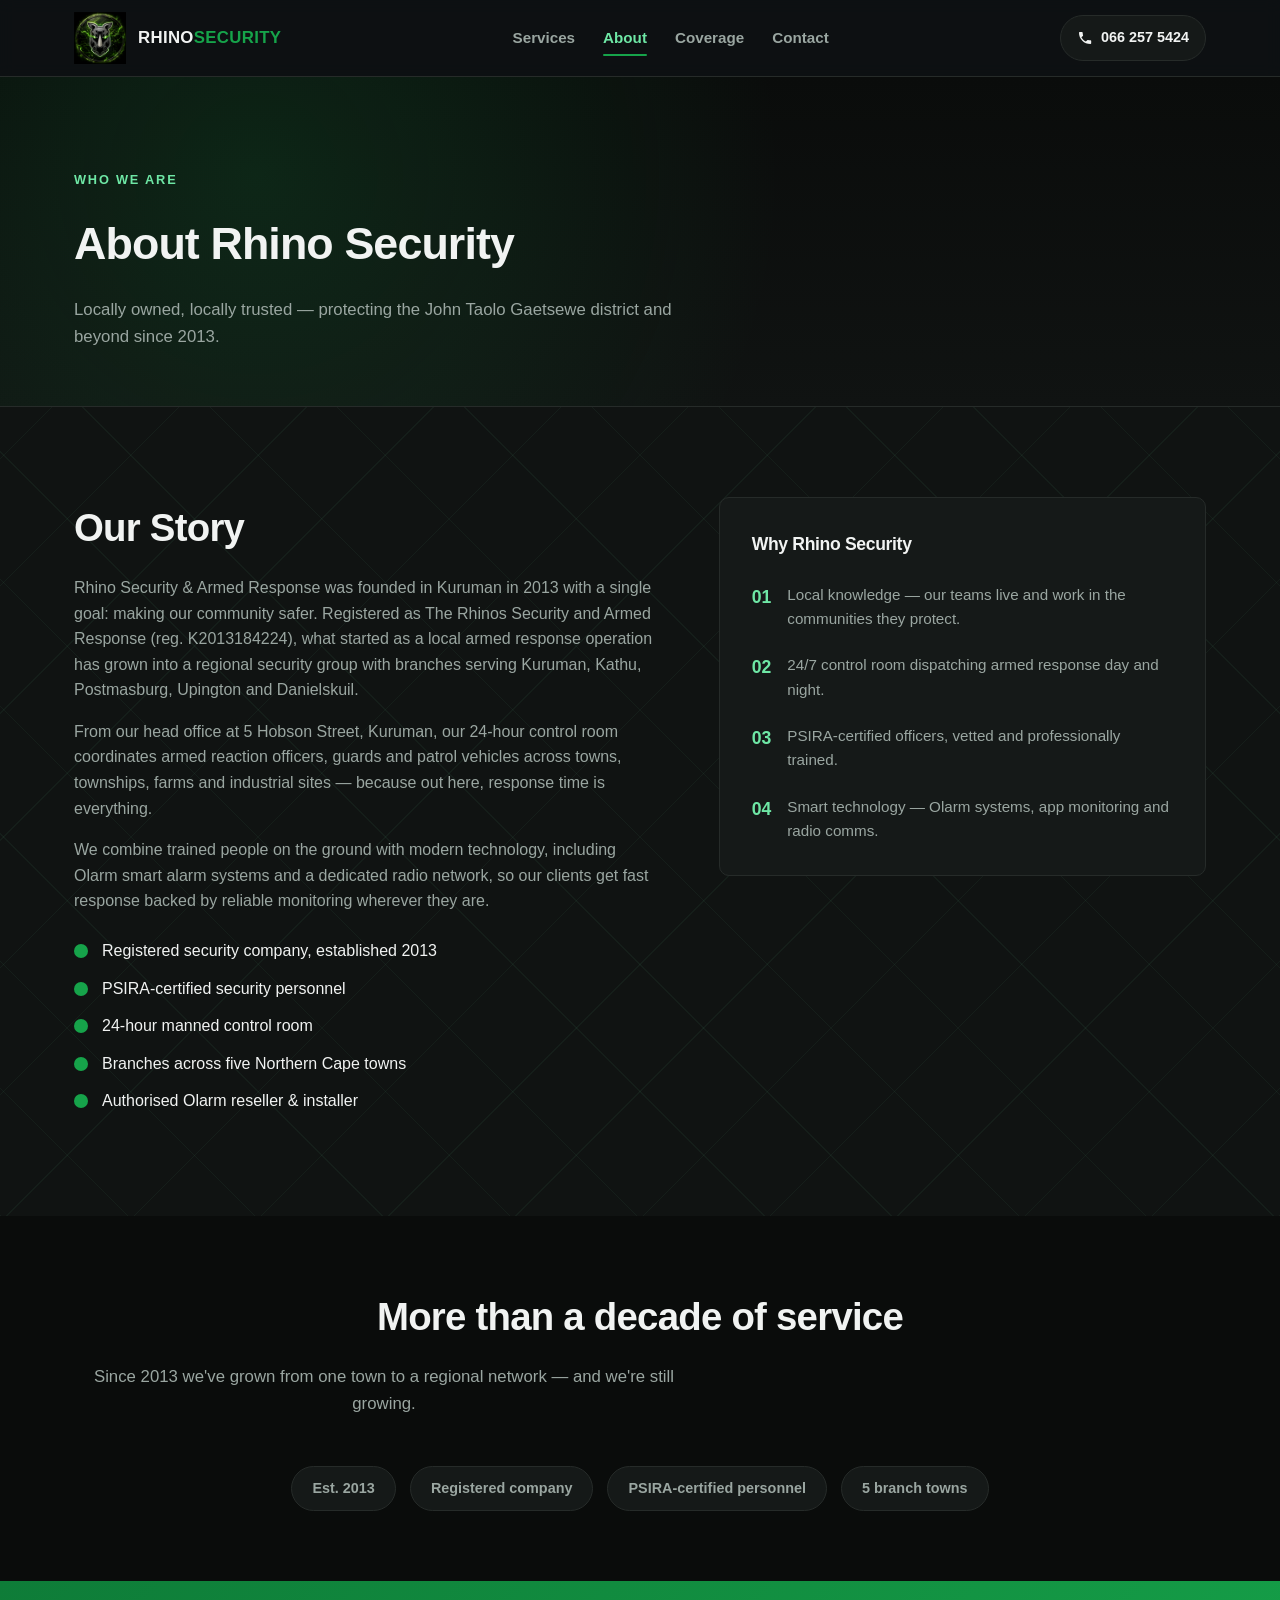
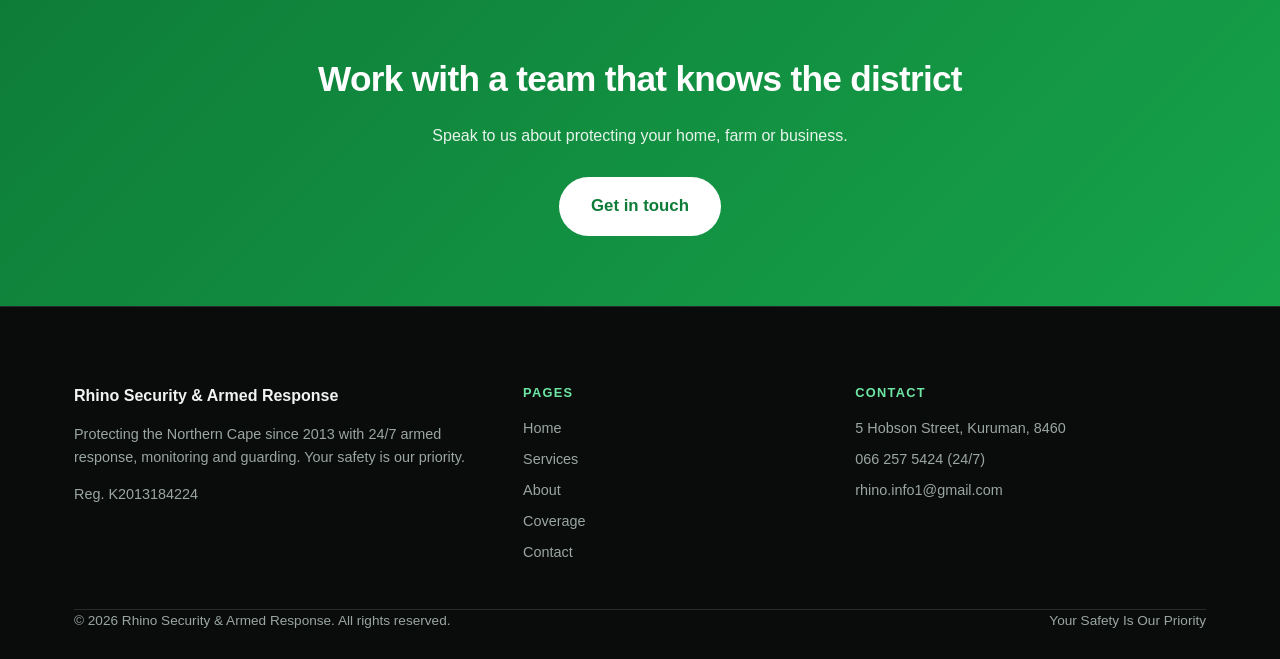
==== about.html @ 65f84d59 "Rebuild as multi-page site with verified business info Splits the single page into Home, Services, A" ====
<!DOCTYPE html>
<html lang="en">
<head>
<meta charset="UTF-8">
<meta name="viewport" content="width=device-width, initial-scale=1.0">
<title>About Us | Rhino Security & Armed Response, Kuruman (Est. 2013)</title>
<meta name="description" content="Founded in Kuruman in 2013, Rhino Security & Armed Response is a registered Northern Cape security company with PSIRA-certified personnel, a 24-hour control room and branches across the region.">
<meta property="og:title" content="About Rhino Security & Armed Response">
<meta property="og:description" content="Locally owned Northern Cape security company, protecting Kuruman and surrounds since 2013.">
<meta property="og:image" content="assets/hero-rhino-web.jpg">
<link rel="icon" type="image/png" href="assets/favicon.png">
<link rel="stylesheet" href="styles.css">
</head>
<body>

<header class="site-header" id="site-header">
  <div class="container header-inner">
    <a href="index.html" class="logo">
      <img src="assets/logo-icon.png" alt="Rhino Security & Armed Response" class="logo-mark-img">
      <span class="logo-text">RHINO<span class="logo-accent">SECURITY</span></span>
    </a>

    <nav class="main-nav" id="main-nav">
      <a href="services.html">Services</a>
      <a href="about.html">About</a>
      <a href="coverage.html">Coverage</a>
      <a href="contact.html">Contact</a>
    </nav>

    <div class="header-actions">
      <a href="tel:+27662575424" class="btn btn-call">
        <svg viewBox="0 0 24 24" class="icon-inline" aria-hidden="true"><path d="M6.6 10.8c1.4 2.8 3.8 5.2 6.6 6.6l2.2-2.2c.3-.3.7-.4 1.1-.3 1.2.4 2.5.6 3.8.6.6 0 1 .4 1 1V20c0 .6-.4 1-1 1C10.6 21 3 13.4 3 4c0-.6.4-1 1-1h3.5c.6 0 1 .4 1 1 0 1.3.2 2.6.6 3.8.1.4 0 .8-.3 1.1L6.6 10.8z" fill="currentColor"/></svg>
        <span>066 257 5424</span>
      </a>
      <button class="nav-toggle" id="nav-toggle" aria-label="Toggle menu" aria-expanded="false">
        <span></span><span></span><span></span>
      </button>
    </div>
  </div>
</header>

<main>

  <section class="page-hero circuit-bg">
    <div class="container">
      <p class="eyebrow">Who We Are</p>
      <h1>About Rhino Security</h1>
      <p class="section-lead">Locally owned, locally trusted — protecting the John Taolo Gaetsewe district and beyond since 2013.</p>
    </div>
  </section>

  <section class="about circuit-bg">
    <div class="container about-inner">
      <div class="about-copy reveal">
        <h2 class="section-title">Our Story</h2>
        <p>Rhino Security &amp; Armed Response was founded in Kuruman in 2013 with a single goal: making our community safer. Registered as The Rhinos Security and Armed Response (reg. K2013184224), what started as a local armed response operation has grown into a regional security group with branches serving Kuruman, Kathu, Postmasburg, Upington and Danielskuil.</p>
        <p>From our head office at 5 Hobson Street, Kuruman, our 24-hour control room coordinates armed reaction officers, guards and patrol vehicles across towns, townships, farms and industrial sites — because out here, response time is everything.</p>
        <p>We combine trained people on the ground with modern technology, including Olarm smart alarm systems and a dedicated radio network, so our clients get fast response backed by reliable monitoring wherever they are.</p>
        <ul class="checklist">
          <li>Registered security company, established 2013</li>
          <li>PSIRA-certified security personnel</li>
          <li>24-hour manned control room</li>
          <li>Branches across five Northern Cape towns</li>
          <li>Authorised Olarm reseller &amp; installer</li>
        </ul>
      </div>
      <div class="about-panel reveal">
        <h3>Why Rhino Security</h3>
        <div class="panel-item">
          <span class="panel-num">01</span>
          <p>Local knowledge — our teams live and work in the communities they protect.</p>
        </div>
        <div class="panel-item">
          <span class="panel-num">02</span>
          <p>24/7 control room dispatching armed response day and night.</p>
        </div>
        <div class="panel-item">
          <span class="panel-num">03</span>
          <p>PSIRA-certified officers, vetted and professionally trained.</p>
        </div>
        <div class="panel-item">
          <span class="panel-num">04</span>
          <p>Smart technology — Olarm systems, app monitoring and radio comms.</p>
        </div>
      </div>
    </div>
  </section>

  <section class="coverage">
    <div class="container coverage-inner">
      <h2 class="section-title">More than a decade of service</h2>
      <p class="section-lead">Since 2013 we've grown from one town to a regional network — and we're still growing.</p>
      <div class="coverage-tags">
        <span>Est. 2013</span>
        <span>Registered company</span>
        <span>PSIRA-certified personnel</span>
        <span>5 branch towns</span>
      </div>
    </div>
  </section>

  <section class="cta-banner">
    <div class="container cta-inner">
      <h2>Work with a team that knows the district</h2>
      <p>Speak to us about protecting your home, farm or business.</p>
      <a href="contact.html" class="btn btn-primary btn-lg">Get in touch</a>
    </div>
  </section>

</main>

<footer class="site-footer">
  <div class="container">
    <div class="footer-cols">
      <div>
        <span class="footer-brand-name">Rhino Security &amp; Armed Response</span>
        <p>Protecting the Northern Cape since 2013 with 24/7 armed response, monitoring and guarding. Your safety is our priority.</p>
        <p>Reg. K2013184224</p>
      </div>
      <div>
        <h4>Pages</h4>
        <ul>
          <li><a href="index.html">Home</a></li>
          <li><a href="services.html">Services</a></li>
          <li><a href="about.html">About</a></li>
          <li><a href="coverage.html">Coverage</a></li>
          <li><a href="contact.html">Contact</a></li>
        </ul>
      </div>
      <div>
        <h4>Contact</h4>
        <ul>
          <li>5 Hobson Street, Kuruman, 8460</li>
          <li><a href="tel:+27662575424">066 257 5424 (24/7)</a></li>
          <li><a href="mailto:rhino.info1@gmail.com">rhino.info1@gmail.com</a></li>
        </ul>
      </div>
    </div>
    <div class="footer-inner">
      <span>&copy; <span id="year"></span> Rhino Security &amp; Armed Response. All rights reserved.</span>
      <span>Your Safety Is Our Priority</span>
    </div>
  </div>
</footer>

<script src="script.js"></script>
</body>
</html>
---- styles.css ----
:root {
  --bg: #0a0c0b;
  --bg-alt: #101312;
  --card: #151918;
  --border: #262b29;
  --text: #f1f3f2;
  --text-dim: #9aa6a1;
  --green: #16a34a;
  --green-dark: #0e7c38;
  --mint: #6ee7a5;
  --radius: 10px;
  --max: 1180px;
}

* { box-sizing: border-box; }
html { scroll-behavior: smooth; }

body {
  margin: 0;
  font-family: -apple-system, BlinkMacSystemFont, "Segoe UI", Roboto, Helvetica, Arial, sans-serif;
  background: var(--bg);
  color: var(--text);
  line-height: 1.6;
}

.circuit-bg {
  background-image:
    repeating-linear-gradient(45deg, rgba(110,231,165,0.05) 0 1px, transparent 1px 90px),
    repeating-linear-gradient(-45deg, rgba(110,231,165,0.05) 0 1px, transparent 1px 90px);
}

.container {
  max-width: var(--max);
  margin: 0 auto;
  padding: 0 24px;
}

h1, h2, h3 { font-weight: 800; letter-spacing: -0.02em; margin: 0 0 16px; }

a { color: inherit; text-decoration: none; }

.btn {
  display: inline-flex;
  align-items: center;
  gap: 8px;
  padding: 12px 22px;
  border-radius: 999px;
  font-weight: 700;
  font-size: 0.95rem;
  transition: transform .15s ease, background .15s ease;
  white-space: nowrap;
}
.btn:hover { transform: translateY(-1px); }
.btn-primary {
  background: var(--green);
  color: #fff;
  box-shadow: 0 0 0 rgba(22,163,74,0);
  animation: btnGlow 2.6s ease-in-out infinite;
}
.btn-primary:hover { background: var(--green-dark); }
@keyframes btnGlow {
  0%, 100% { box-shadow: 0 0 10px rgba(22,163,74,0.35); }
  50% { box-shadow: 0 0 22px rgba(22,163,74,0.75); }
}
.btn-ghost { background: transparent; border: 1.5px solid var(--border); color: var(--text); }
.btn-ghost:hover { border-color: var(--mint); }
.btn-call { background: var(--card); border: 1.5px solid var(--border); color: var(--text); font-size: 0.9rem; padding: 10px 16px; }
.btn-call:hover { border-color: var(--green); }
.btn-lg { padding: 16px 32px; font-size: 1.05rem; }
.icon-inline { width: 16px; height: 16px; }

/* Header */
.site-header {
  position: sticky;
  top: 0;
  z-index: 100;
  background: rgba(14,17,19,0.9);
  backdrop-filter: blur(8px);
  border-bottom: 1px solid var(--border);
}
.header-inner {
  display: flex;
  align-items: center;
  justify-content: space-between;
  height: 76px;
}
.logo { display: flex; align-items: center; gap: 12px; }
.logo-mark-img { width: 52px; height: 52px; object-fit: contain; }
.logo-text { font-weight: 800; letter-spacing: 0.02em; font-size: 1.05rem; }
.logo-accent { color: var(--green); }

.main-nav { display: flex; gap: 28px; }
.main-nav a { font-weight: 600; color: var(--text-dim); font-size: 0.95rem; }
.main-nav a:hover { color: var(--text); }

.header-actions { display: flex; align-items: center; gap: 14px; }
.nav-toggle {
  display: none;
  flex-direction: column;
  gap: 5px;
  background: none;
  border: none;
  cursor: pointer;
  padding: 6px;
}
.nav-toggle span { width: 22px; height: 2px; background: var(--text); border-radius: 2px; }

/* Hero */
.hero {
  position: relative;
  padding: 110px 0 80px;
  overflow: hidden;
}
.hero-bg {
  position: absolute;
  inset: 0;
  background:
    radial-gradient(circle at 15% 20%, rgba(22,163,74,0.18), transparent 45%),
    radial-gradient(circle at 85% 60%, rgba(110,231,165,0.10), transparent 50%),
    linear-gradient(180deg, #0a0c0b 0%, #101312 100%);
  z-index: 0;
}
.hero-inner { position: relative; z-index: 1; }
.hero-split {
  display: grid;
  grid-template-columns: 1.05fr 0.95fr;
  gap: 40px;
  align-items: center;
}
.hero-copy { max-width: 620px; }
.eyebrow {
  text-transform: uppercase;
  letter-spacing: 0.14em;
  font-size: 0.8rem;
  color: var(--mint);
  font-weight: 700;
  margin-bottom: 18px;
}
.hero h1 { font-size: clamp(2.2rem, 4.4vw, 3.2rem); line-height: 1.08; margin-bottom: 20px; }
.text-glow {
  color: var(--mint);
  text-shadow: 0 0 18px rgba(110,231,165,0.55), 0 0 40px rgba(22,163,74,0.35);
}
.hero-sub { color: var(--text-dim); font-size: 1.1rem; max-width: 560px; margin-bottom: 32px; }
.hero-actions { display: flex; gap: 16px; flex-wrap: wrap; margin-bottom: 56px; }

.hero-stats { list-style: none; display: flex; gap: 40px; padding: 0; margin: 0; flex-wrap: wrap; }
.hero-stats li { display: flex; flex-direction: column; }
.hero-stats strong { font-size: 1.6rem; color: var(--green); }
.hero-stats span { color: var(--text-dim); font-size: 0.85rem; }

/* Hero visual — glowing rhino badge */
.hero-visual { display: flex; justify-content: center; }
.rhino-badge {
  position: relative;
  width: min(420px, 100%);
  aspect-ratio: 1 / 1;
  border-radius: 50%;
  overflow: hidden;
  animation: badgePulse 3.6s ease-in-out infinite, badgeBreathe 6s ease-in-out infinite;
}
.rhino-badge-img { width: 100%; height: 100%; object-fit: cover; display: block; }
.eye-glow {
  position: absolute;
  width: 8%; height: 8%;
  border-radius: 50%;
  transform: translate(-50%, -50%);
  background: radial-gradient(circle, rgba(210,255,225,0.95) 0%, rgba(110,231,165,0.65) 45%, transparent 75%);
  filter: blur(1.5px);
  mix-blend-mode: screen;
  animation: eyeFlicker 3.2s infinite;
}
.eye-glow-left { left: 44.3%; top: 47.5%; }
.eye-glow-right { left: 60.8%; top: 47.5%; animation-delay: .18s; }

.bolt {
  position: absolute;
  width: 15%;
  filter: drop-shadow(0 0 6px rgba(140,255,180,0.9));
  fill: #d6ffe6;
  opacity: 0;
  animation: boltFlash 4.5s infinite;
}
.bolt-left { left: 22%; top: 30%; transform: rotate(-18deg); animation-delay: .6s; }
.bolt-right { left: 66%; top: 30%; transform: rotate(18deg) scaleX(-1); animation-delay: 2.4s; }

@keyframes badgePulse {
  0%, 100% { box-shadow: 0 0 60px 10px rgba(22,163,74,0.35), 0 0 130px 34px rgba(22,163,74,0.14); }
  50% { box-shadow: 0 0 90px 20px rgba(22,163,74,0.55), 0 0 170px 55px rgba(22,163,74,0.24); }
}
@keyframes badgeBreathe {
  0%, 100% { transform: scale(1); }
  50% { transform: scale(1.015); }
}
@keyframes eyeFlicker {
  0%, 100% { opacity: 0.85; }
  4% { opacity: 0.25; }
  8% { opacity: 1; }
  12% { opacity: 0.55; }
  45% { opacity: 0.9; }
  49% { opacity: 0.3; }
  53% { opacity: 1; }
  80% { opacity: 0.7; }
}
@keyframes boltFlash {
  0%, 90%, 100% { opacity: 0; }
  91% { opacity: 1; }
  92.5% { opacity: 0.2; }
  94% { opacity: 1; }
  96% { opacity: 0; }
}

@media (prefers-reduced-motion: reduce) {
  .rhino-badge, .eye-glow, .bolt { animation: none !important; }
}

/* Strip */
.strip { background: var(--green); padding: 14px 0; }
.strip-inner p { margin: 0; text-align: center; font-weight: 600; color: #fff; }
.strip a { text-decoration: underline; }

/* Services */
.services { padding: 90px 0; background-color: var(--bg); }
.section-title { font-size: clamp(1.8rem, 3.5vw, 2.4rem); }
.section-lead { color: var(--text-dim); max-width: 620px; margin-bottom: 48px; font-size: 1.05rem; }

.card-grid {
  display: grid;
  grid-template-columns: repeat(3, 1fr);
  gap: 24px;
}
.card {
  background: var(--card);
  border: 1px solid var(--border);
  border-radius: var(--radius);
  padding: 30px 26px;
  transition: border-color .15s ease, transform .15s ease;
}
.card:hover { border-color: var(--green); transform: translateY(-3px); }
.card-icon {
  width: 46px; height: 46px;
  display: flex; align-items: center; justify-content: center;
  background: rgba(22,163,74,0.14);
  color: var(--green);
  border-radius: 8px;
  margin-bottom: 18px;
}
.card-icon svg { width: 24px; height: 24px; }
.card h3 { font-size: 1.15rem; margin-bottom: 10px; }
.card p { color: var(--text-dim); font-size: 0.95rem; margin: 0; }

/* About */
.about { padding: 90px 0; background-color: var(--bg-alt); }
.about-inner {
  display: grid;
  grid-template-columns: 1.2fr 1fr;
  gap: 60px;
  align-items: start;
}
.about-copy p { color: var(--text-dim); }
.checklist { list-style: none; padding: 0; margin: 24px 0 0; }
.checklist li {
  position: relative;
  padding-left: 28px;
  margin-bottom: 12px;
  color: var(--text);
  font-weight: 500;
}
.checklist li::before {
  content: "";
  position: absolute;
  left: 0; top: 6px;
  width: 14px; height: 14px;
  border-radius: 50%;
  background: var(--green);
}

.about-panel {
  background: var(--card);
  border: 1px solid var(--border);
  border-radius: var(--radius);
  padding: 32px;
}
.about-panel h3 { font-size: 1.1rem; margin-bottom: 24px; }
.panel-item { display: flex; gap: 16px; margin-bottom: 22px; }
.panel-item:last-child { margin-bottom: 0; }
.panel-num { color: var(--mint); font-weight: 800; font-size: 1.1rem; }
.panel-item p { margin: 0; color: var(--text-dim); font-size: 0.95rem; }

/* Coverage */
.coverage { padding: 70px 0; text-align: center; }
.coverage-tags {
  display: flex;
  justify-content: center;
  flex-wrap: wrap;
  gap: 14px;
  margin-top: 24px;
}
.coverage-tags span {
  background: var(--card);
  border: 1px solid var(--border);
  padding: 10px 20px;
  border-radius: 999px;
  font-weight: 600;
  font-size: 0.9rem;
  color: var(--text-dim);
}

/* CTA banner */
.cta-banner {
  background: linear-gradient(135deg, var(--green-dark), var(--green));
  padding: 70px 0;
  text-align: center;
}
.cta-inner h2 { font-size: clamp(1.6rem, 3.5vw, 2.2rem); color: #fff; }
.cta-inner p { color: rgba(255,255,255,0.9); max-width: 520px; margin: 0 auto 28px; }
.cta-banner .btn-primary { background: #fff; color: var(--green-dark); }
.cta-banner .btn-primary:hover { background: #e3f5e9; }

/* Contact */
.contact { padding: 90px 0; background-color: var(--bg-alt); }
.contact-inner {
  display: grid;
  grid-template-columns: 1fr 1fr;
  gap: 60px;
}
.contact-list { list-style: none; padding: 0; margin: 24px 0 0; }
.contact-list li {
  display: flex;
  flex-direction: column;
  gap: 4px;
  padding: 16px 0;
  border-bottom: 1px solid var(--border);
}
.contact-list li:last-child { border-bottom: none; }
.contact-label { text-transform: uppercase; font-size: 0.75rem; letter-spacing: 0.08em; color: var(--mint); font-weight: 700; }
.contact-list a:hover { color: var(--green); }
.phone-group { display: flex; flex-wrap: wrap; gap: 6px 14px; }
.social-links { display: flex; gap: 16px; }

.contact-form {
  background: var(--card);
  border: 1px solid var(--border);
  border-radius: var(--radius);
  padding: 32px;
}
.contact-form h3 { margin-bottom: 20px; }
.contact-form label {
  display: block;
  font-size: 0.9rem;
  color: var(--text-dim);
  font-weight: 600;
  margin-bottom: 16px;
}
.contact-form input,
.contact-form textarea {
  width: 100%;
  margin-top: 8px;
  padding: 12px 14px;
  background: var(--bg);
  border: 1px solid var(--border);
  border-radius: 8px;
  color: var(--text);
  font-family: inherit;
  font-size: 0.95rem;
  resize: vertical;
}
.contact-form input:focus,
.contact-form textarea:focus {
  outline: none;
  border-color: var(--green);
}
.form-note { font-size: 0.8rem; color: var(--text-dim); margin: 12px 0 0; }

/* Footer */
.site-footer { border-top: 1px solid var(--border); padding: 28px 0; }
.footer-inner {
  display: flex;
  justify-content: space-between;
  flex-wrap: wrap;
  gap: 10px;
  color: var(--text-dim);
  font-size: 0.85rem;
}

/* Scroll reveal */
.reveal {
  opacity: 0;
  transform: translateY(26px);
  transition: opacity .7s ease, transform .7s ease;
}
.reveal.in-view { opacity: 1; transform: none; }
.card-grid .card:nth-child(2) { transition-delay: .06s; }
.card-grid .card:nth-child(3) { transition-delay: .12s; }
.card-grid .card:nth-child(4) { transition-delay: .18s; }
.card-grid .card:nth-child(5) { transition-delay: .24s; }
.card-grid .card:nth-child(6) { transition-delay: .3s; }

@media (prefers-reduced-motion: reduce) {
  .reveal { transition: none; opacity: 1; transform: none; }
}

/* Responsive */
@media (max-width: 900px) {
  .card-grid { grid-template-columns: repeat(2, 1fr); }
  .about-inner, .contact-inner { grid-template-columns: 1fr; }
  .hero-split { grid-template-columns: 1fr; }
  .hero-copy { max-width: none; }
  .hero-visual { order: -1; margin-bottom: 20px; }
  .rhino-badge { width: min(300px, 80vw); }
}

@media (max-width: 680px) {
  .main-nav {
    position: absolute;
    top: 76px;
    left: 0;
    right: 0;
    background: var(--bg);
    border-bottom: 1px solid var(--border);
    flex-direction: column;
    padding: 20px 24px;
    display: none;
    gap: 18px;
  }
  .main-nav.open { display: flex; }
  .nav-toggle { display: flex; }
  .btn-call span { display: none; }
  .card-grid { grid-template-columns: 1fr; }
  .hero { padding: 90px 0 60px; }
  .hero-stats { gap: 28px; }
  .footer-inner { flex-direction: column; text-align: left; }
  .rhino-badge { width: min(240px, 70vw); }
}

/* ============ Multi-page additions ============ */

/* Active nav state */
.main-nav a.active { color: var(--mint); position: relative; }
.main-nav a.active::after {
  content: "";
  position: absolute;
  left: 0; right: 0; bottom: -6px;
  height: 2px;
  background: var(--green);
  border-radius: 2px;
}

/* Sub-page hero */
.page-hero {
  position: relative;
  padding: 80px 0 56px;
  background:
    radial-gradient(circle at 20% 30%, rgba(22,163,74,0.16), transparent 50%),
    linear-gradient(180deg, #0a0c0b 0%, #101312 100%);
  border-bottom: 1px solid var(--border);
}
.page-hero h1 { font-size: clamp(2rem, 4vw, 2.8rem); margin-bottom: 10px; }
.page-hero .section-lead { margin-bottom: 0; }

/* Service detail blocks */
.service-detail {
  display: grid;
  grid-template-columns: 64px 1fr;
  gap: 24px;
  padding: 44px 0;
  border-bottom: 1px solid var(--border);
  scroll-margin-top: 96px;
}
.service-detail:last-of-type { border-bottom: none; }
.service-detail .card-icon { width: 56px; height: 56px; }
.service-detail .card-icon svg { width: 28px; height: 28px; }
.service-detail h2 { font-size: 1.5rem; margin-bottom: 12px; }
.service-detail p { color: var(--text-dim); max-width: 720px; }
.service-detail ul { color: var(--text-dim); margin: 14px 0 18px; padding-left: 20px; }
.service-detail ul li { margin-bottom: 6px; }
.service-link { color: var(--mint); font-weight: 700; font-size: 0.95rem; }
.service-link:hover { text-decoration: underline; }

/* Branch cards */
.branch-grid {
  display: grid;
  grid-template-columns: repeat(2, 1fr);
  gap: 24px;
  margin-top: 40px;
}
.branch-card {
  background: var(--card);
  border: 1px solid var(--border);
  border-radius: var(--radius);
  padding: 28px;
  position: relative;
  transition: border-color .15s ease;
}
.branch-card:hover { border-color: var(--green); }
.branch-card h3 { font-size: 1.2rem; margin-bottom: 6px; }
.branch-card .branch-town { color: var(--text-dim); font-size: 0.92rem; margin: 0 0 16px; }
.branch-phones { display: flex; flex-direction: column; gap: 8px; }
.branch-phones a { font-weight: 700; color: var(--mint); }
.branch-phones a:hover { text-decoration: underline; }
.badge-247 {
  position: absolute;
  top: 22px; right: 22px;
  background: rgba(22,163,74,0.16);
  color: var(--mint);
  font-size: 0.72rem;
  font-weight: 800;
  letter-spacing: 0.08em;
  padding: 5px 12px;
  border-radius: 999px;
  border: 1px solid rgba(22,163,74,0.4);
}

/* Footer columns */
.footer-cols {
  display: grid;
  grid-template-columns: 1.4fr 1fr 1.2fr;
  gap: 40px;
  padding: 48px 0 36px;
  border-bottom: 1px solid var(--border);
}
.footer-cols h4 {
  font-size: 0.8rem;
  text-transform: uppercase;
  letter-spacing: 0.1em;
  color: var(--mint);
  margin: 0 0 14px;
}
.footer-cols p, .footer-cols a, .footer-cols li { color: var(--text-dim); font-size: 0.9rem; }
.footer-cols ul { list-style: none; margin: 0; padding: 0; }
.footer-cols li { margin-bottom: 8px; }
.footer-cols a:hover { color: var(--mint); }
.footer-brand-name { font-weight: 800; color: var(--text); font-size: 1rem; margin-bottom: 10px; display: block; }

/* Multi-page responsive */
@media (max-width: 900px) {
  .branch-grid { grid-template-columns: 1fr; }
  .footer-cols { grid-template-columns: 1fr; gap: 28px; }
}
@media (max-width: 680px) {
  .service-detail { grid-template-columns: 1fr; gap: 14px; }
  .page-hero { padding: 60px 0 40px; }
}
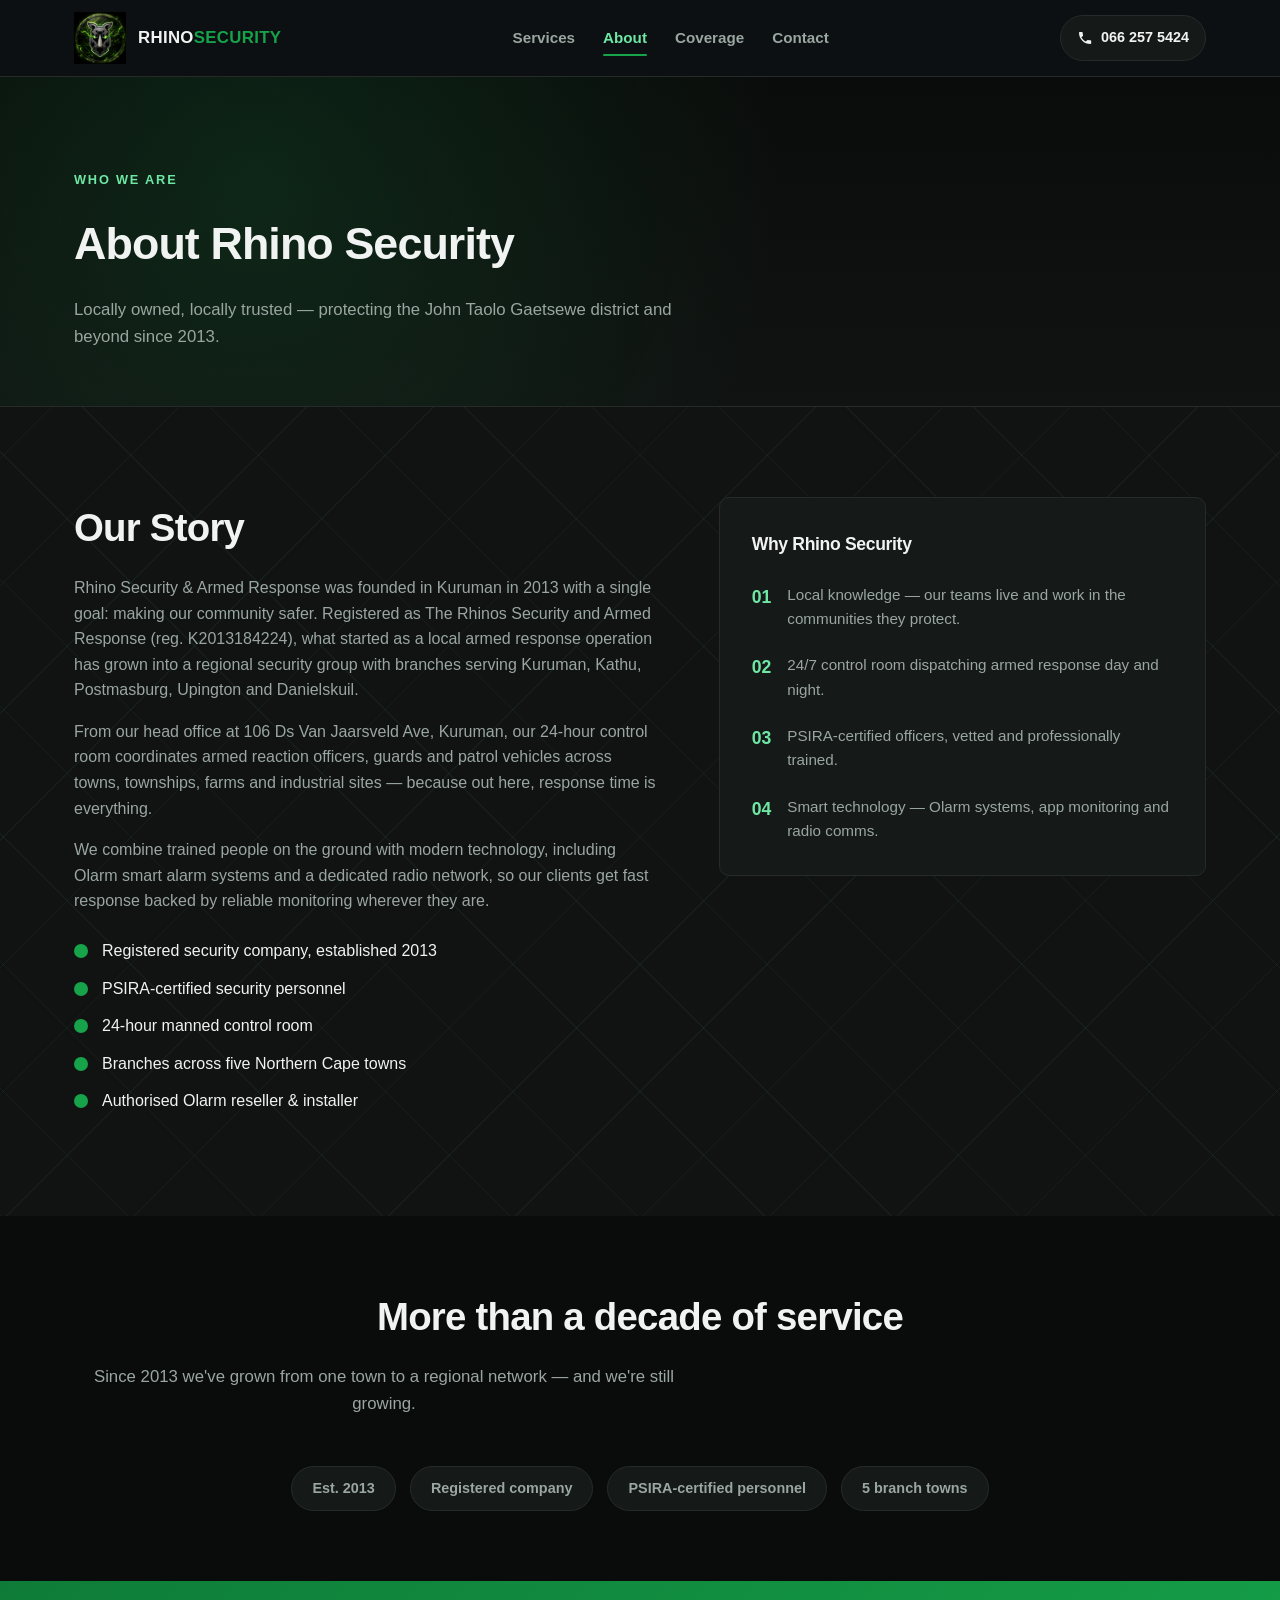
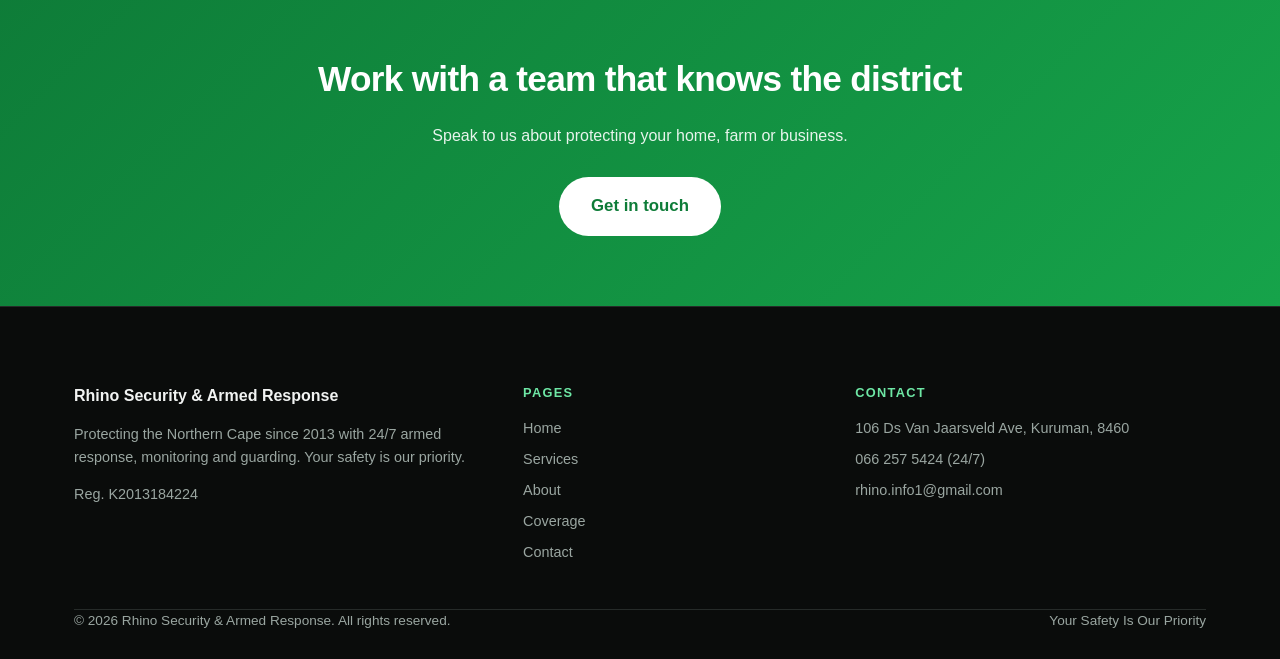
==== commit 3143baa3: "Update HQ address to 106 Ds Van Jaarsveld Ave" ====
--- a/about.html
+++ b/about.html
@@ -54,7 +54,7 @@
       <div class="about-copy reveal">
         <h2 class="section-title">Our Story</h2>
         <p>Rhino Security &amp; Armed Response was founded in Kuruman in 2013 with a single goal: making our community safer. Registered as The Rhinos Security and Armed Response (reg. K2013184224), what started as a local armed response operation has grown into a regional security group with branches serving Kuruman, Kathu, Postmasburg, Upington and Danielskuil.</p>
-        <p>From our head office at 5 Hobson Street, Kuruman, our 24-hour control room coordinates armed reaction officers, guards and patrol vehicles across towns, townships, farms and industrial sites — because out here, response time is everything.</p>
+        <p>From our head office at 106 Ds Van Jaarsveld Ave, Kuruman, our 24-hour control room coordinates armed reaction officers, guards and patrol vehicles across towns, townships, farms and industrial sites — because out here, response time is everything.</p>
         <p>We combine trained people on the ground with modern technology, including Olarm smart alarm systems and a dedicated radio network, so our clients get fast response backed by reliable monitoring wherever they are.</p>
         <ul class="checklist">
           <li>Registered security company, established 2013</li>
@@ -130,7 +130,7 @@
       <div>
         <h4>Contact</h4>
         <ul>
-          <li>5 Hobson Street, Kuruman, 8460</li>
+          <li>106 Ds Van Jaarsveld Ave, Kuruman, 8460</li>
           <li><a href="tel:+27662575424">066 257 5424 (24/7)</a></li>
           <li><a href="mailto:rhino.info1@gmail.com">rhino.info1@gmail.com</a></li>
         </ul>
--- a/styles.css
+++ b/styles.css
@@ -108,8 +108,11 @@
 /* Hero */
 .hero {
   position: relative;
-  padding: 110px 0 80px;
+  padding: 130px 0 100px;
   overflow: hidden;
+  min-height: 560px;
+  display: flex;
+  align-items: center;
 }
 .hero-bg {
   position: absolute;
@@ -120,13 +123,31 @@
     linear-gradient(180deg, #0a0c0b 0%, #101312 100%);
   z-index: 0;
 }
-.hero-inner { position: relative; z-index: 1; }
-.hero-split {
-  display: grid;
-  grid-template-columns: 1.05fr 0.95fr;
-  gap: 40px;
-  align-items: center;
-}
+
+/* Hero background video (full-bleed, rhino anchored to the open right side) */
+.hero-art {
+  position: absolute;
+  top: 0; bottom: 0;
+  left: 30%; right: 0;
+  z-index: 1;
+}
+.hero-art-video {
+  width: 100%;
+  height: 100%;
+  object-fit: cover;
+  display: block;
+}
+/* Shade layer: fade video into the dark background so copy stays readable */
+.hero-shade {
+  position: absolute;
+  inset: 0;
+  z-index: 2;
+  background:
+    linear-gradient(90deg, rgba(10,12,11,0.96) 0%, rgba(10,12,11,0.88) 34%, rgba(10,12,11,0.55) 55%, rgba(10,12,11,0.18) 75%, rgba(10,12,11,0.10) 100%),
+    linear-gradient(180deg, rgba(10,12,11,0.5) 0%, transparent 30%, transparent 70%, rgba(10,12,11,0.8) 100%);
+}
+
+.hero-inner { position: relative; z-index: 3; width: 100%; }
 .hero-copy { max-width: 620px; }
 .eyebrow {
   text-transform: uppercase;
@@ -149,70 +170,7 @@
 .hero-stats strong { font-size: 1.6rem; color: var(--green); }
 .hero-stats span { color: var(--text-dim); font-size: 0.85rem; }
 
-/* Hero visual — glowing rhino badge */
-.hero-visual { display: flex; justify-content: center; }
-.rhino-badge {
-  position: relative;
-  width: min(420px, 100%);
-  aspect-ratio: 1 / 1;
-  border-radius: 50%;
-  overflow: hidden;
-  animation: badgePulse 3.6s ease-in-out infinite, badgeBreathe 6s ease-in-out infinite;
-}
-.rhino-badge-img { width: 100%; height: 100%; object-fit: cover; display: block; }
-.eye-glow {
-  position: absolute;
-  width: 8%; height: 8%;
-  border-radius: 50%;
-  transform: translate(-50%, -50%);
-  background: radial-gradient(circle, rgba(210,255,225,0.95) 0%, rgba(110,231,165,0.65) 45%, transparent 75%);
-  filter: blur(1.5px);
-  mix-blend-mode: screen;
-  animation: eyeFlicker 3.2s infinite;
-}
-.eye-glow-left { left: 44.3%; top: 47.5%; }
-.eye-glow-right { left: 60.8%; top: 47.5%; animation-delay: .18s; }
-
-.bolt {
-  position: absolute;
-  width: 15%;
-  filter: drop-shadow(0 0 6px rgba(140,255,180,0.9));
-  fill: #d6ffe6;
-  opacity: 0;
-  animation: boltFlash 4.5s infinite;
-}
-.bolt-left { left: 22%; top: 30%; transform: rotate(-18deg); animation-delay: .6s; }
-.bolt-right { left: 66%; top: 30%; transform: rotate(18deg) scaleX(-1); animation-delay: 2.4s; }
-
-@keyframes badgePulse {
-  0%, 100% { box-shadow: 0 0 60px 10px rgba(22,163,74,0.35), 0 0 130px 34px rgba(22,163,74,0.14); }
-  50% { box-shadow: 0 0 90px 20px rgba(22,163,74,0.55), 0 0 170px 55px rgba(22,163,74,0.24); }
-}
-@keyframes badgeBreathe {
-  0%, 100% { transform: scale(1); }
-  50% { transform: scale(1.015); }
-}
-@keyframes eyeFlicker {
-  0%, 100% { opacity: 0.85; }
-  4% { opacity: 0.25; }
-  8% { opacity: 1; }
-  12% { opacity: 0.55; }
-  45% { opacity: 0.9; }
-  49% { opacity: 0.3; }
-  53% { opacity: 1; }
-  80% { opacity: 0.7; }
-}
-@keyframes boltFlash {
-  0%, 90%, 100% { opacity: 0; }
-  91% { opacity: 1; }
-  92.5% { opacity: 0.2; }
-  94% { opacity: 1; }
-  96% { opacity: 0; }
-}
-
-@media (prefers-reduced-motion: reduce) {
-  .rhino-badge, .eye-glow, .bolt { animation: none !important; }
-}
+/* The hero video carries its own eye-glow and lightning effects */
 
 /* Strip */
 .strip { background: var(--green); padding: 14px 0; }
@@ -404,10 +362,13 @@
 @media (max-width: 900px) {
   .card-grid { grid-template-columns: repeat(2, 1fr); }
   .about-inner, .contact-inner { grid-template-columns: 1fr; }
-  .hero-split { grid-template-columns: 1fr; }
   .hero-copy { max-width: none; }
-  .hero-visual { order: -1; margin-bottom: 20px; }
-  .rhino-badge { width: min(300px, 80vw); }
+  /* On smaller screens the video dims to a centered backdrop behind the copy */
+  .hero-art { left: 0; }
+  .hero-shade {
+    background:
+      linear-gradient(180deg, rgba(10,12,11,0.78) 0%, rgba(10,12,11,0.6) 45%, rgba(10,12,11,0.88) 100%);
+  }
 }
 
 @media (max-width: 680px) {
@@ -427,10 +388,9 @@
   .nav-toggle { display: flex; }
   .btn-call span { display: none; }
   .card-grid { grid-template-columns: 1fr; }
-  .hero { padding: 90px 0 60px; }
+  .hero { padding: 90px 0 60px; min-height: 480px; }
   .hero-stats { gap: 28px; }
   .footer-inner { flex-direction: column; text-align: left; }
-  .rhino-badge { width: min(240px, 70vw); }
 }
 
 /* ============ Multi-page additions ============ */
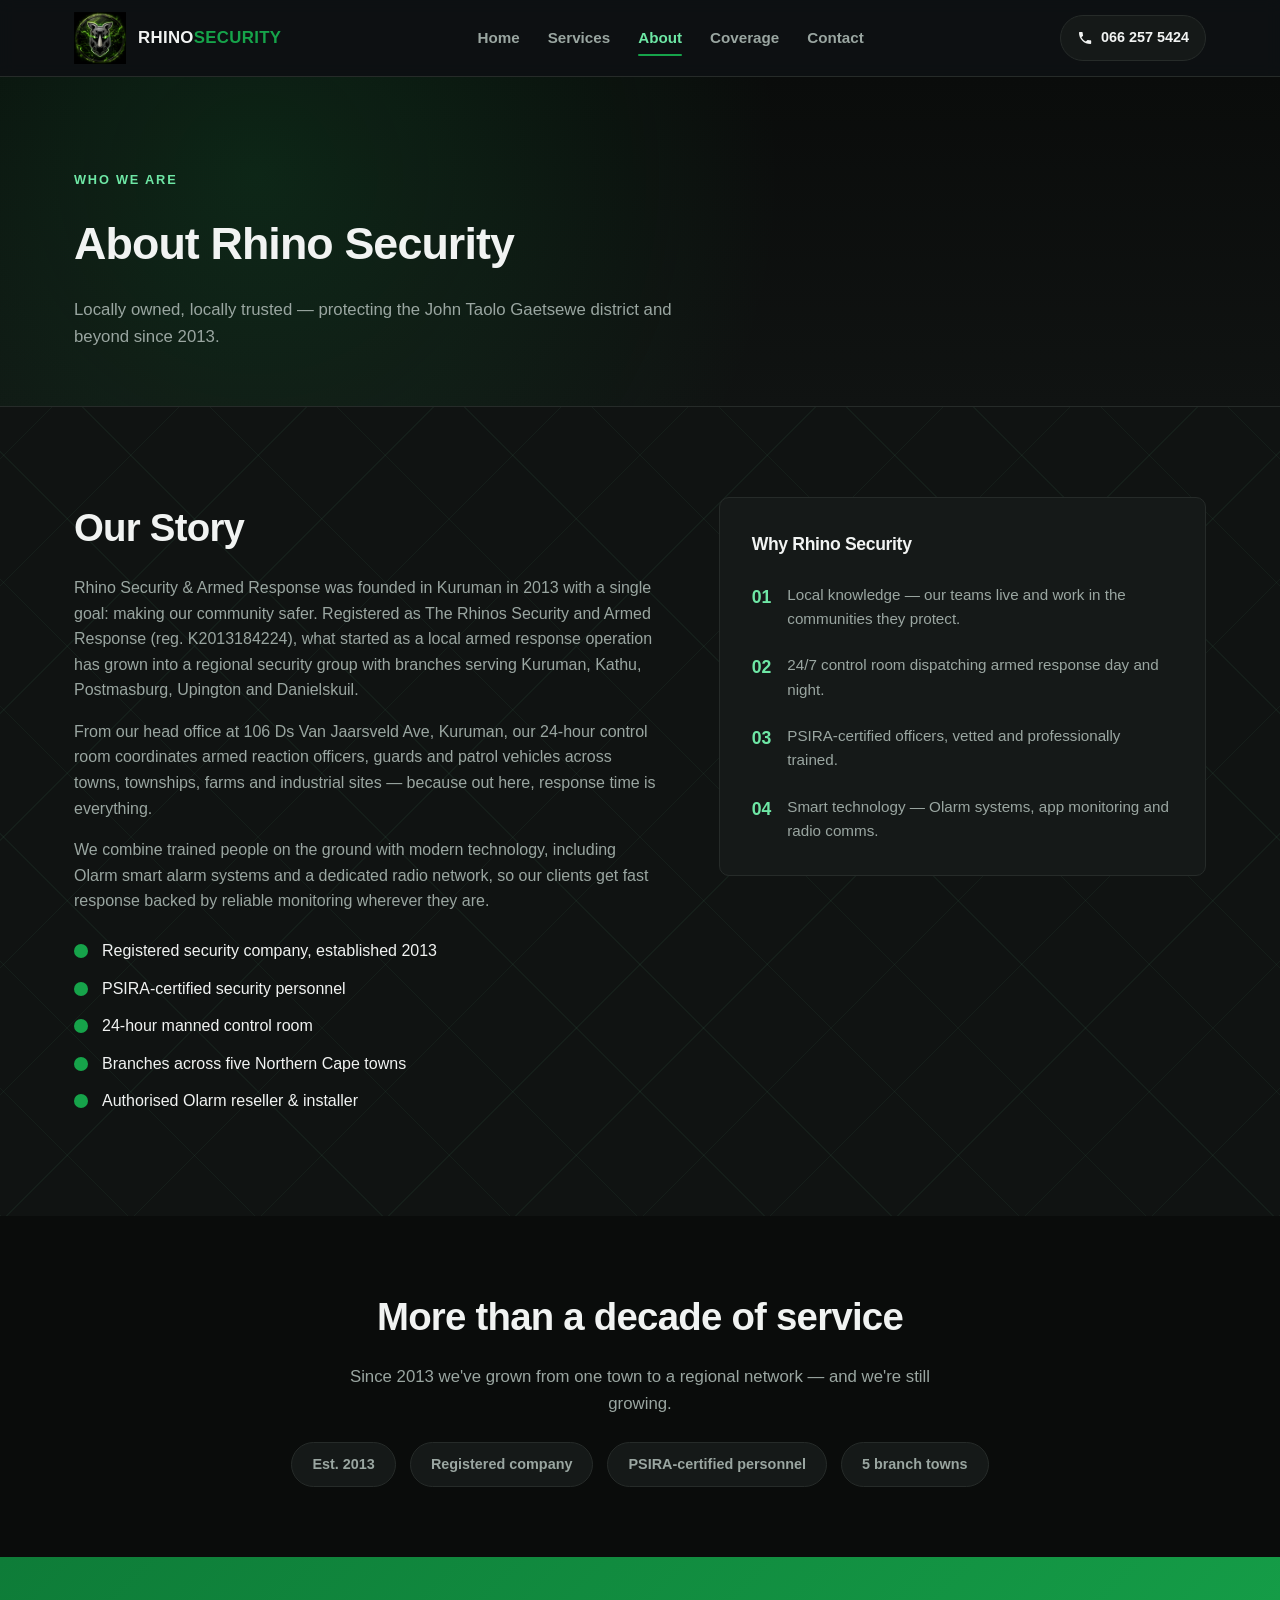
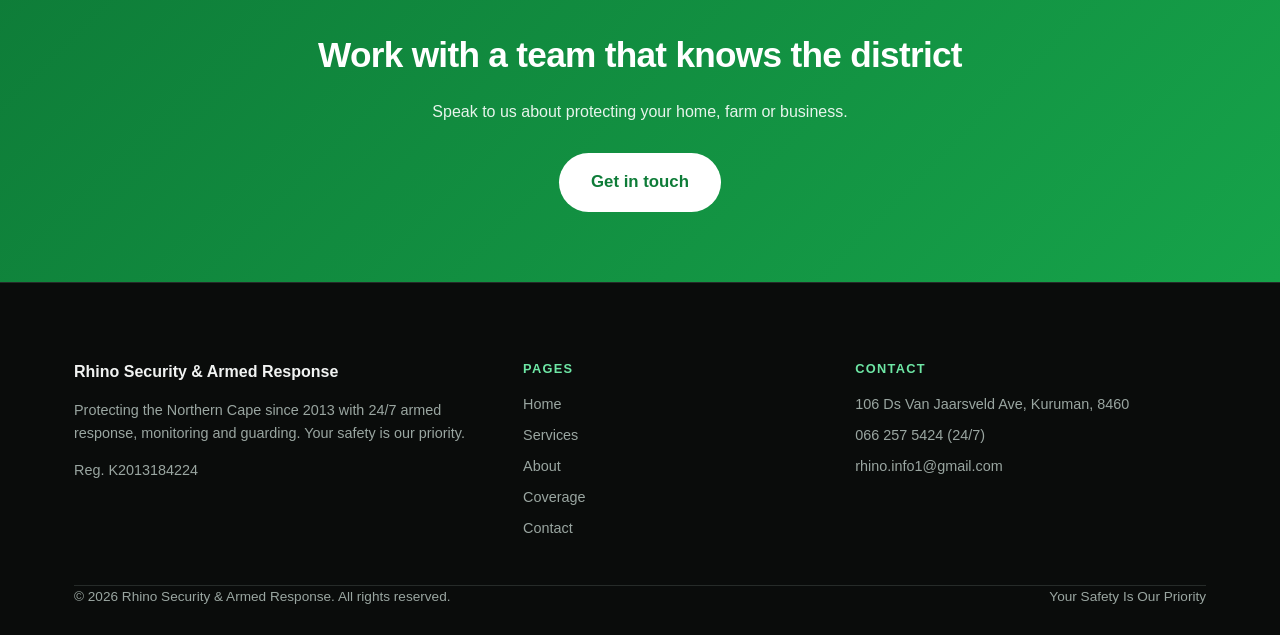
==== commit 1e18f4ef: "Add Home link to main navigation on all pages" ====
--- a/about.html
+++ b/about.html
@@ -21,6 +21,7 @@
     </a>
 
     <nav class="main-nav" id="main-nav">
+      <a href="index.html">Home</a>
       <a href="services.html">Services</a>
       <a href="about.html">About</a>
       <a href="coverage.html">Coverage</a>
--- a/styles.css
+++ b/styles.css
@@ -247,6 +247,7 @@
 
 /* Coverage */
 .coverage { padding: 70px 0; text-align: center; }
+.coverage .section-lead { margin-left: auto; margin-right: auto; margin-bottom: 0; }
 .coverage-tags {
   display: flex;
   justify-content: center;
